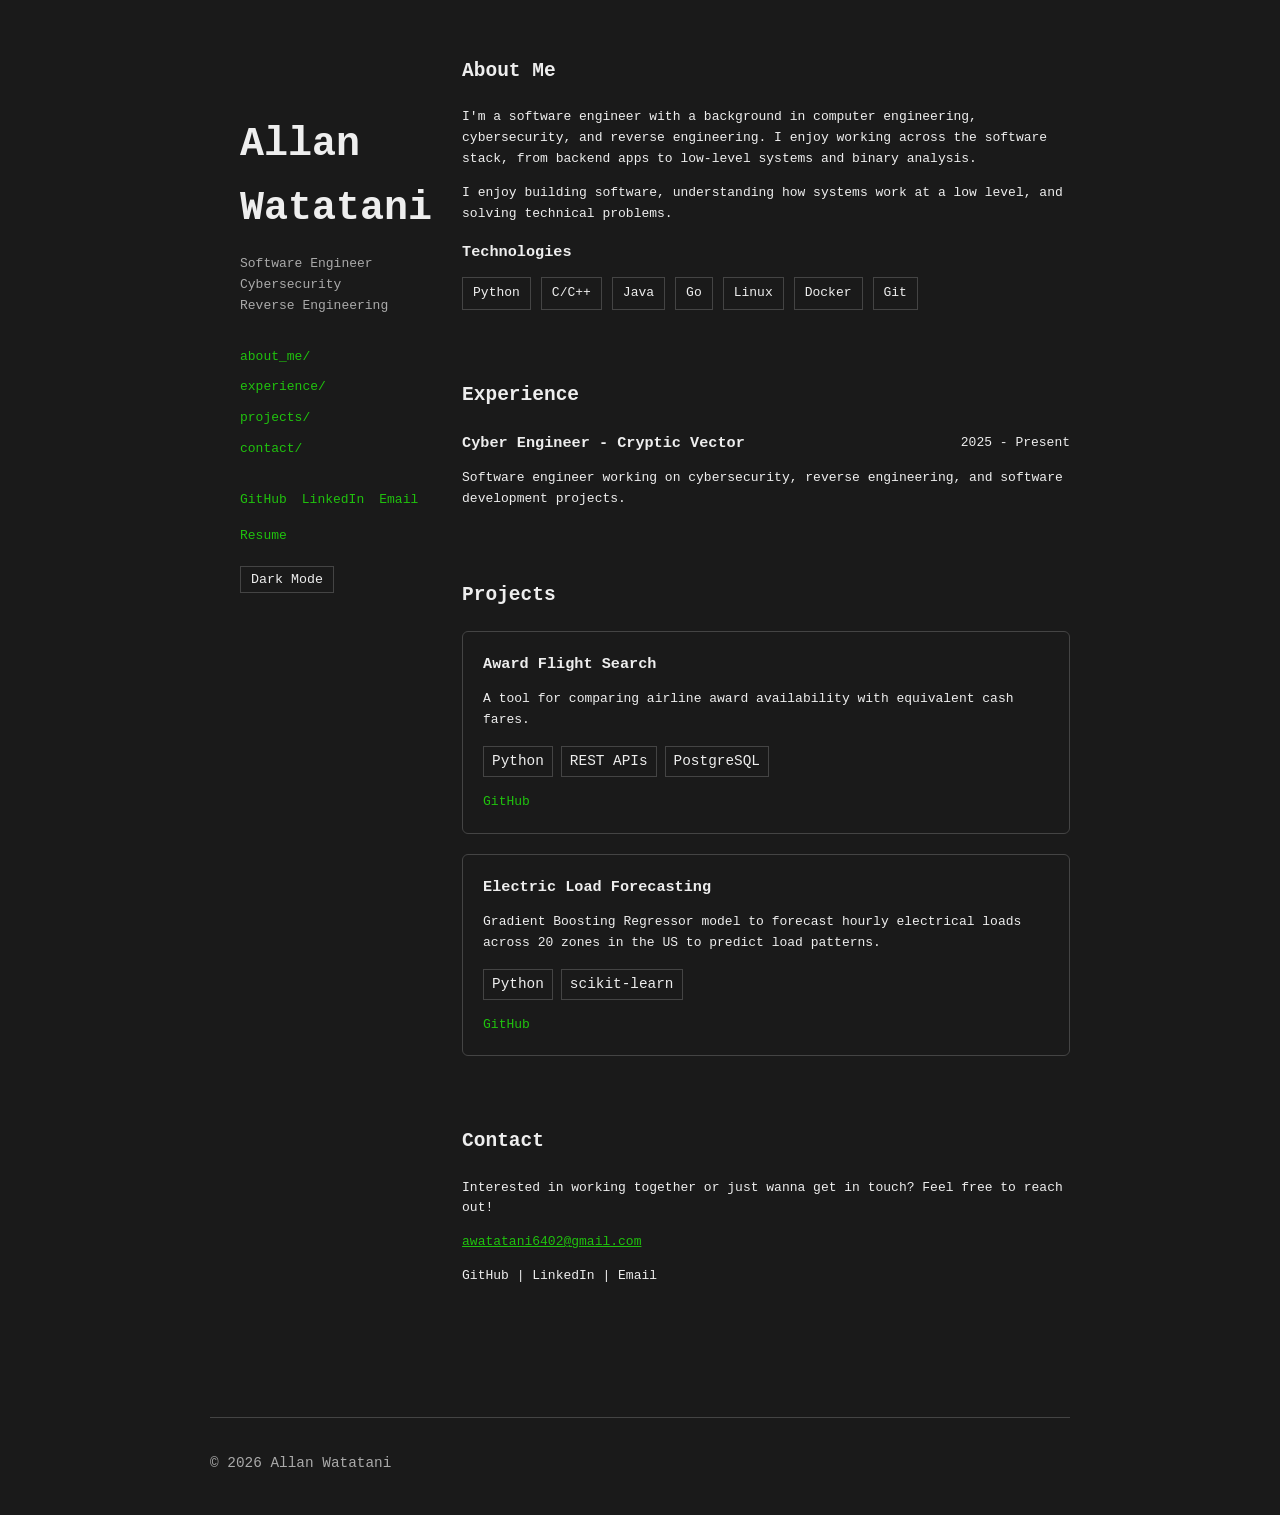
==== index.html @ 340b561d "Change content-box to border-box" ====
<!DOCTYPE html>
<html lang="en">

<head>
    <meta charset="UTF-8">
    <!-- viewport is to display the page according to the user's screen size -->
    <meta name="viewport" content="width=device-width, initial-scale=1.0">
    <title>Allan Watatani</title>
    <!-- Connects the style.css to this html page. rel="stylesheet" let's the browser know it's a stylesheet-->
    <link rel="stylesheet" href="style.css">
</head>

<body class="dark-mode">
    <div class="layout">
        <!--aside is just a semantic tag for secondary to main
        so <div> instead of <aside> can work here-->
        <aside class="sidebar">

            <h1>Allan Watatani</h1>

            <p class="subtitle">
                <!-- br is line break -->
                Software Engineer<br>
                Cybersecurity<br>
                Reverse Engineering
            </p>

            <nav>
                <!-- The # means "Find an element on this page with id='about'"-->
                <!-- Wheras without that, it will open link, navigate elsewhere, etc.-->
                <button data-page="about">about_me/</button>
                <button data-page="about">experience/</button>
                <button data-page="about">projects/</button>
                <button data-page="about">contact/</button>
            </nav>

            <div class="social-links">
                <!--target="_blank" opens page in new tab-->
                <!--rel="noopener norefferer"_blank" is a security practice to prevent newly opened page
                from receiving an opener reference back to my page and supressing refferer information, respectively-->
                <a href="https://github.com/awatatani" target="_blank" rel="noopener norefferer">GitHub</a>
                <a href="https://www.linkedin.com/in/allan-watatani/" target="_blank" rel="noopener norefferer">LinkedIn</a>
                <a href="mailto:awatatani6402@gmail.com">Email</a>
                <a href="resume.pdf" target="_blank">Resume</a>
            </div>

            <button id="theme-toggle">Dark Mode</button>

        </aside>


        <main>
            <section id="about">
                <h2>About Me</h2>
                <p>
                    I'm a software engineer with a background in computer engineering, cybersecurity,
                    and reverse engineering. I enjoy working across the software stack, from backend apps to low-level systems and binary analysis.
                </p>

                <p>
                    I enjoy building software, understanding how systems work at a
                    low level, and solving technical problems.
                </p>

                <h3>Technologies</h3>

                <ul class="skills">
                    <li>Python</li>
                    <li>C/C++</li>
                    <li>Java</li>
                    <li>Go</li>
                    <li>Linux</li>
                    <li>Docker</li>
                    <li>Git</li>
                </ul>
            </section>

            <section id="experience">
                <h2>Experience</h2>

                <div class="experience-item">
                    <div class="experience-header">
                        <h3>Cyber Engineer - Cryptic Vector</h3>
                        <span>2025 - Present</span>
                    </div>
                    <p>
                        Software engineer working on cybersecurity, reverse engineering,
                        and software development projects.
                    </p>
                </div>

            </section>

            <section id="projects">
                <h2>Projects</h2>

                <div class="project">
                    <h3>Award Flight Search</h3>
                    <p>
                        A tool for comparing airline award availability with equivalent cash fares.
                    </p>

                    <div class="project-tech">
                        <!--Difference between span and div is that span is inline by default, div is a block-level element by default-->
                        <span>Python</span>
                        <span>REST APIs</span>
                        <span>PostgreSQL</span>
                    </div>

                    <div class="project-links">
                        <a href="#">GitHub</a>
                    </div>
                </div>

                <div class="project">
                    <h3>Electric Load Forecasting</h3>
                    <p>
                        Gradient Boosting Regressor model to forecast hourly electrical loads across 20 zones in the US to predict load patterns.
                    </p>
                    <div class="project-tech">
                        <span>Python</span>
                        <span>scikit-learn</span>
                    </div>

                    <div class="project-links">
                        <a href="#">GitHub</a>
                    </div>
                </div>


            </section>

            <section id="contact">
                <h2>Contact</h2>

                <p>
                    Interested in working together or just wanna get in touch?
                    Feel free to reach out!
                </p>

                <a href="mailto:awatatani6402@gmail.com">awatatani6402@gmail.com</a>

                <p>GitHub | LinkedIn | Email</p>
            </section>
        </main>

    </div>


    <footer>
        <p>&copy; 2026 Allan Watatani</p>
    </footer>

    <script src="script.js"></script>
</body>
</html>
---- style.css ----
* {
    /*By default css using box-sizing: content-box.
    In the scenario where you do something like
    width: 260px
    padding: 30px
    border: 1px solid
    
    the actual width would be 30px left + 30px right + 1px left + 1px right + 260px
    but with border-box, the declared width includes everything.*/
    box-sizing: border-box;
}

html {
    /* TODO: Ensure this behavior actually works*/
    scroll-behavior: smooth;
}

/* root is highest-level element of document, the <html> tag*/
:root {
    /* off-white */
    --background-color: #fafafa;
    --text-color: #222;
    --secondary-text-color: #666;
    --border-color: #ddd;
    --link-color: #66aaff;
}

.layout {
    /*making the display flex makes the children flex items
    By default, the children are block elements, so they will
    be stacked vertically. The default direction for a flex item
    is horizontal*/
    display: flex;
    /*It can become taller if it needs more room.
    vh is viewport heigh. 1vh is 1% of the viewport height
    so 100vh means "make .layout at least the entire visible window"*/
    min-height: 100vh;
}

.sidebar {
    /*the sidebar should be exactly 260px wide
    In the #content, we have flex: 1, which will fill out the rest of the horizontal space*/
    width: 260px;
    /*but because of this padding, it's really like 30 + 260 + 30
    what can fix that is setting box-sizing: border-box*/
    padding: 40px 30px;
    /*border-right: 1px solid var(--border-color);*/
}

.sidebar nav {
    display: flex;
    flex-direction: column;
    align-items: flex-start;
    gap: 10px;
    margin-top: 30px;
}

.sidebar nav button {
    background: none;
    border: none;
    padding: 0;

    font: inherit;
    color: var(--link-color);

    cursor: pointer;
}

.sidebar nav button:hover {
    text-decoration: underline;
}

#content {
    /*Let the content area take up the remaining horizontal space*/
    flex: 1;
    padding: 40px;
    max-width: 900px;
}

header {
    margin-bottom: 40px
}

section {
    margin-bottom: 70px;
}

h1 {
    /* 2.5rem is about 40px */
    font-size: 2.5rem;
    margin-bottom: 5px;
}

h2 {
    margin-bottom: 20px;
}

h3 {
    margin-bottom: 5px;
}

body {
    /* The body can grow to 900px wide, but no wider */
    max-width: 900px;
    /* Shorthand for: margin-top and bottom is 40 px, margin-left and right is auto*/
    margin: 40px auto;
    /* Add 20px of internal space on the left and right*/
    padding: 0 20px;

    /* Set font and give vertical breathing room*/
    font-family: monospace;
    /*font-size: 1rem;*/
    line-height: 1.6;
    background-color: var(--background-color);
    color: var(--text-color);
}
    /* Remember, margin is the space outside an element
    padding is space inside an element, between its content and border*/

/* since the paragraphs get long under about, shorten the max width here */
/* # selects the section with id="about" */
/* diff between class and id is that id specifies one element, whereas class catagorizes elements so the
    same styling can be reused across multiple elements */
#about p{
    max-width: 750px;
}

nav {
    /* Using flexbox for spacing of children */
    display: flex;
    gap: 20px;
    margin: 30px 0;
}

a {
    color: var(--link-color)
}

nav a {
    text-decoration: none;
}

nav a:hover {
    text-decoration: underline;
}

.project{
    padding: 20px;
    margin-bottom: 20px;
    border: 1px solid var(--border-color);
    /*slightly rounded corners*/
    border-radius: 6px;
    /*When the transfrm property changes, animate it over 0.2 seconds so change doesn't look abrupt*/
    transition: transform 0.2s ease;
}

.project h3 {
    margin-top: 0;
    margin-bottom: 10px;
}

.project p{
    margin-bottom: 15px;
}

.project:hover{
    /*Move up by 3xp when hovered*/
    transform: translateY(-3px)
}

.subtitle{
    color: var(--secondary-text-color);
}

.social-links{
    display: flex;
    flex-wrap: wrap;
    gap: 15px;
    margin-top: 15px;
}

.social-links a{
    text-decoration: none;
}

.social-links a:hover{
    text-decoration: underline;
}

.skills {
    display: flex;
    flex-wrap: wrap;
    gap: 10px;
    /*Removes default indentation from <ul>*/
    padding: 0;
    /*Removes bullets*/
    list-style: none;
}

.skills li{
    border: 1px solid var(--border-color);
    padding: 5px 10px;
}

.experience-header{
    display: flex;
    /* Takes all the unused horizontal space and put between children */
    justify-content: space-between;
    /* Aligns the children virtically relative to each other */
    align-items: center;
}

.experience-header h3{
    margin: 0
}

/*Only apply this condition when browswer is narrow*/
@media (max-width: 600px) {
    .experience-header{
        /* Instead of laying out children horizontally, do vertical*/
        flex-direction: column;
        /* Put item at the start of cross-axis*/
        align-items: flex-start;
    }
}

.project-tech{
    display: flex;
    flex-wrap: wrap;
    gap: 8px;
    margin-bottom: 15px;
}

.project-tech span{
    border: 1px solid var(--border-color);
    padding: 3px 8px;
    /*rem is relative to the root <html> font size. 1rem is about 16px*/
    font-size: 0.9rem;
}

.project-links a{
    text-decoration: none;
}

.project-links a:hover{
    text-decoration: underline;
}

footer{
    /* margin creates space at the outside of border, padding creates space inside the border.*/
    margin-top: 60px;
    padding-top: 20px;
    border-top: 1px solid var(--border-color);
    color: var(--secondary-text-color);
    font-size: 0.9rem;
}

#theme-toggle{
    margin-top: 20px;
    padding: 5px 10px;
    /*Use font family of the parent element*/
    font-family: inherit;
    background: none;
    color: var(--text-color);
    border: 1px solid var(--border-color);
    cursor: pointer;

}

.dark-mode {
    /*Renaming variables*/
    --background-color: #1a1a1a;
    --text-color: #eeeeee;
    --secondary-text-color: #aaaaaa;
    --border-color: #444444;
    --link-color: #20C20E;
}
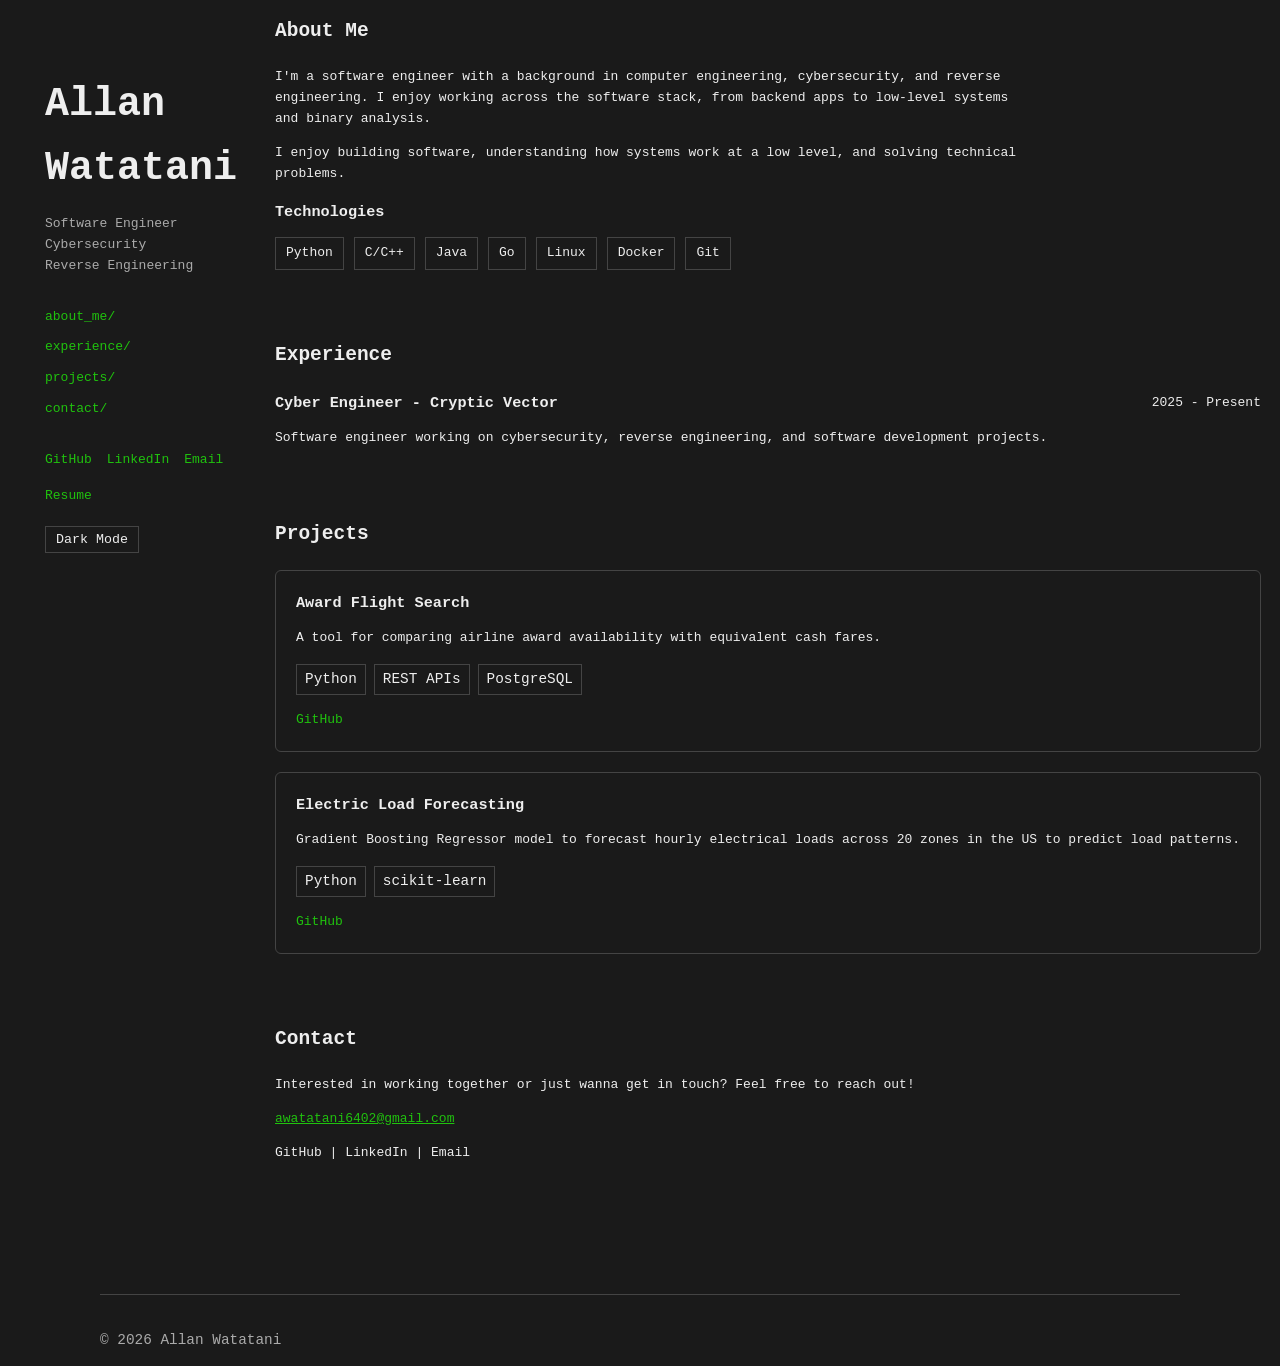
==== commit d7b230a8: "Remove padding from body, add it to content and sidebar" ====
--- a/index.html
+++ b/index.html
@@ -146,11 +146,11 @@
 
     </div>
 
-
     <footer>
         <p>&copy; 2026 Allan Watatani</p>
     </footer>
 
     <script src="script.js"></script>
+
 </body>
 </html>
--- a/style.css
+++ b/style.css
@@ -35,16 +35,28 @@
     vh is viewport heigh. 1vh is 1% of the viewport height
     so 100vh means "make .layout at least the entire visible window"*/
     min-height: 100vh;
+
+    max-width: 1250px;
+    margin: 0 auto;
 }
 
 .sidebar {
     /*the sidebar should be exactly 260px wide
     In the #content, we have flex: 1, which will fill out the rest of the horizontal space*/
+    /*Because box-sizing: border-box is enabled globally,
+    this 260px includes the sidebar's padding and border.*/
     width: 260px;
-    /*but because of this padding, it's really like 30 + 260 + 30
-    what can fix that is setting box-sizing: border-box*/
+    height: 100vh;
     padding: 40px 30px;
     /*border-right: 1px solid var(--border-color);*/
+
+    /*makes the element stick to one part when scrolled to*/
+    /*Note: i have removed the margin and padding in the body since now the architecture is sidebar and content,
+    there shouldn't be a pad for body anymore*/
+    position: sticky;
+    top: 0px;
+
+    flex-shrink: 0;
 }
 
 .sidebar nav {
@@ -75,6 +87,7 @@
     flex: 1;
     padding: 40px;
     max-width: 900px;
+    /*margin: 40px auto;*/
 }
 
 header {
@@ -101,11 +114,12 @@
 
 body {
     /* The body can grow to 900px wide, but no wider */
-    max-width: 900px;
+    /*max-width: 900px;*/
     /* Shorthand for: margin-top and bottom is 40 px, margin-left and right is auto*/
-    margin: 40px auto;
+    /*margin: 40px auto;*/
+    margin: 0;
     /* Add 20px of internal space on the left and right*/
-    padding: 0 20px;
+    /*padding: 0 20px;*/
 
     /* Set font and give vertical breathing room*/
     font-family: monospace;
@@ -249,6 +263,8 @@
 footer{
     /* margin creates space at the outside of border, padding creates space inside the border.*/
     margin-top: 60px;
+    margin-left: 100px;
+    margin-right: 100px;
     padding-top: 20px;
     border-top: 1px solid var(--border-color);
     color: var(--secondary-text-color);
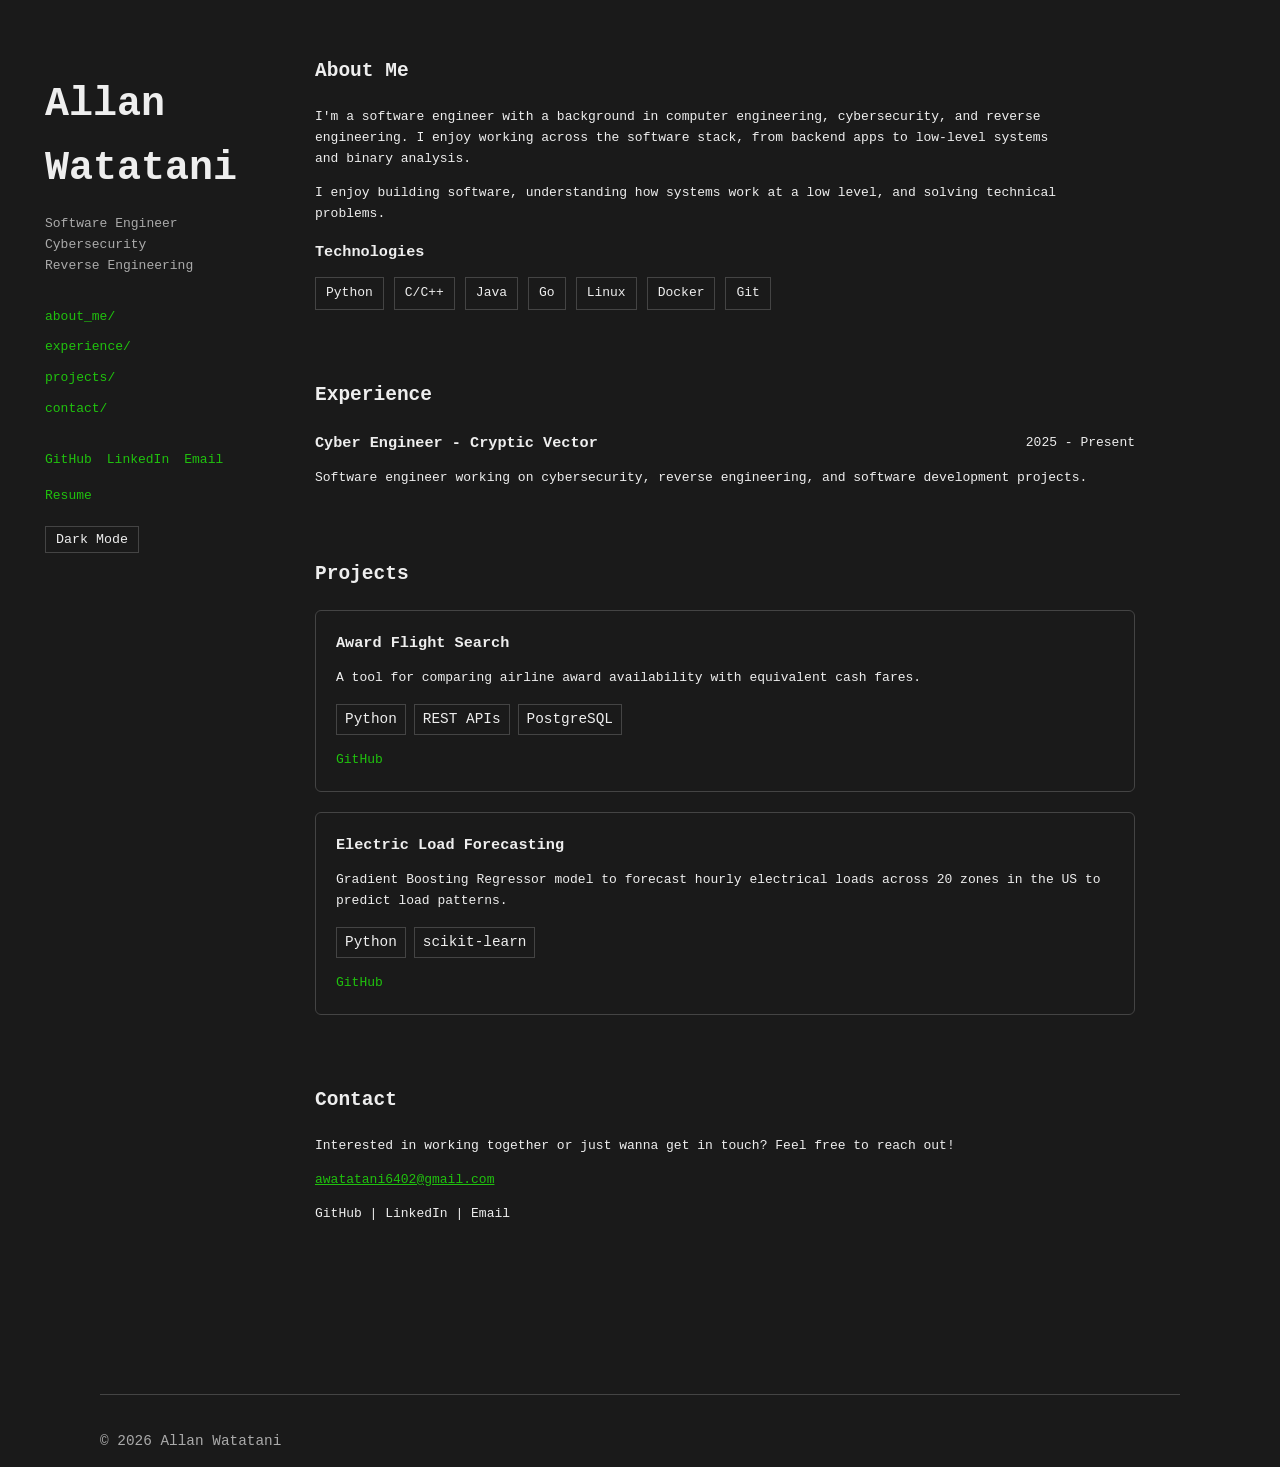
==== commit 2f969f99: "implement naive js content fetcher" ====
--- a/index.html
+++ b/index.html
@@ -28,10 +28,12 @@
             <nav>
                 <!-- The # means "Find an element on this page with id='about'"-->
                 <!-- Wheras without that, it will open link, navigate elsewhere, etc.-->
+                <!-- data-page is a custom HTML data attribute. Anything with a data- prefix is something that javascript can read later-->
+                <!--custom data-* attributes are exposed in js in .dataset-->
                 <button data-page="about">about_me/</button>
-                <button data-page="about">experience/</button>
-                <button data-page="about">projects/</button>
-                <button data-page="about">contact/</button>
+                <button data-page="experience">experience/</button>
+                <button data-page="projects">projects/</button>
+                <button data-page="contact">contact/</button>
             </nav>
 
             <div class="social-links">
@@ -49,7 +51,7 @@
         </aside>
 
 
-        <main>
+        <main id="content">
             <section id="about">
                 <h2>About Me</h2>
                 <p>
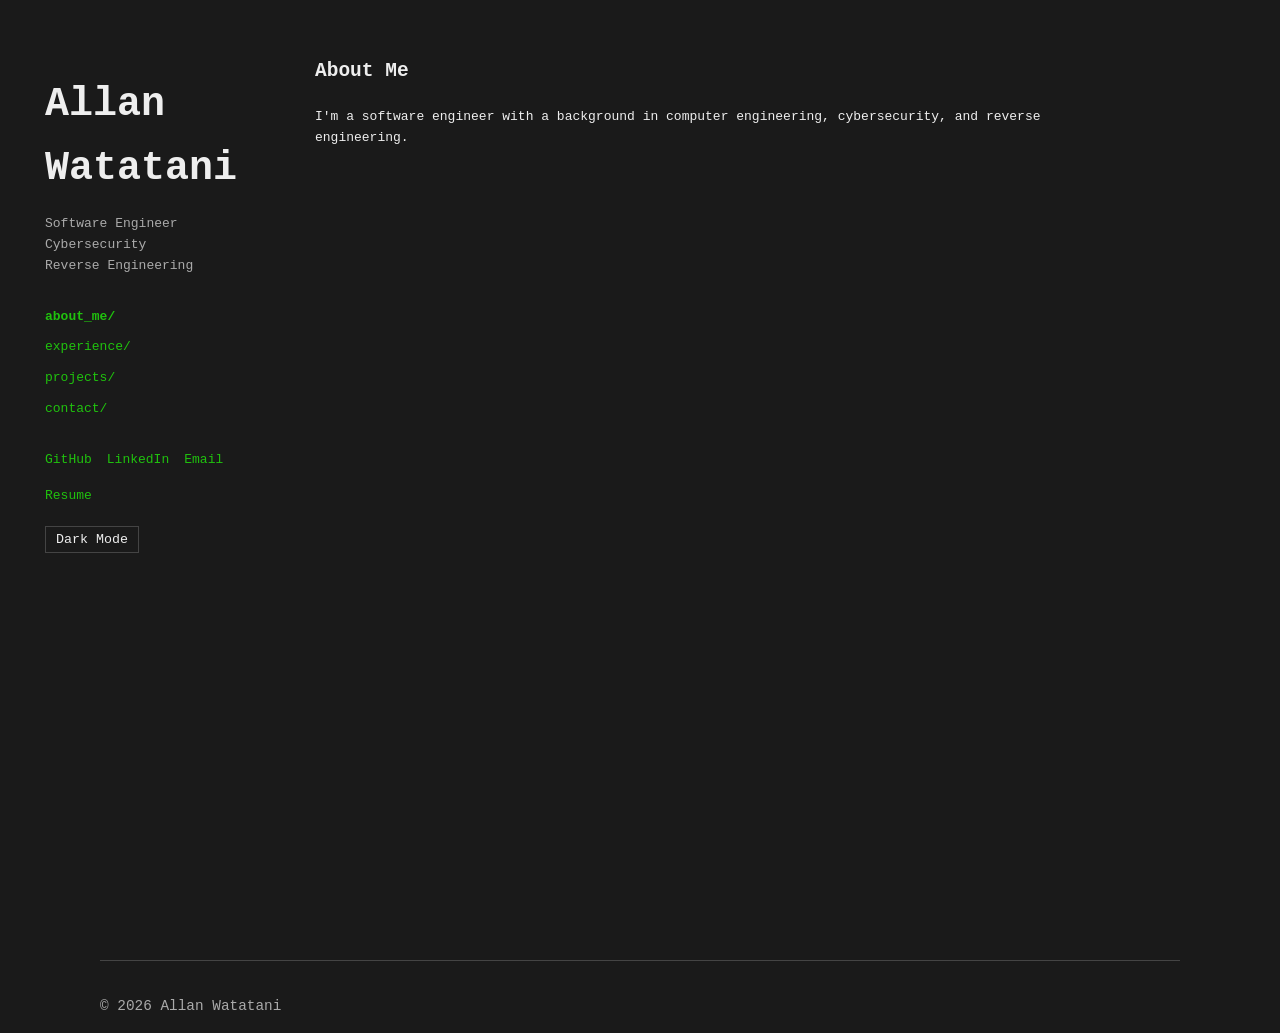
==== commit 1d27223a: "Add bold highlighting to selected button Make main tag be empty initially. Make the default section " ====
--- a/index.html
+++ b/index.html
@@ -50,101 +50,7 @@
 
         </aside>
 
-
-        <main id="content">
-            <section id="about">
-                <h2>About Me</h2>
-                <p>
-                    I'm a software engineer with a background in computer engineering, cybersecurity,
-                    and reverse engineering. I enjoy working across the software stack, from backend apps to low-level systems and binary analysis.
-                </p>
-
-                <p>
-                    I enjoy building software, understanding how systems work at a
-                    low level, and solving technical problems.
-                </p>
-
-                <h3>Technologies</h3>
-
-                <ul class="skills">
-                    <li>Python</li>
-                    <li>C/C++</li>
-                    <li>Java</li>
-                    <li>Go</li>
-                    <li>Linux</li>
-                    <li>Docker</li>
-                    <li>Git</li>
-                </ul>
-            </section>
-
-            <section id="experience">
-                <h2>Experience</h2>
-
-                <div class="experience-item">
-                    <div class="experience-header">
-                        <h3>Cyber Engineer - Cryptic Vector</h3>
-                        <span>2025 - Present</span>
-                    </div>
-                    <p>
-                        Software engineer working on cybersecurity, reverse engineering,
-                        and software development projects.
-                    </p>
-                </div>
-
-            </section>
-
-            <section id="projects">
-                <h2>Projects</h2>
-
-                <div class="project">
-                    <h3>Award Flight Search</h3>
-                    <p>
-                        A tool for comparing airline award availability with equivalent cash fares.
-                    </p>
-
-                    <div class="project-tech">
-                        <!--Difference between span and div is that span is inline by default, div is a block-level element by default-->
-                        <span>Python</span>
-                        <span>REST APIs</span>
-                        <span>PostgreSQL</span>
-                    </div>
-
-                    <div class="project-links">
-                        <a href="#">GitHub</a>
-                    </div>
-                </div>
-
-                <div class="project">
-                    <h3>Electric Load Forecasting</h3>
-                    <p>
-                        Gradient Boosting Regressor model to forecast hourly electrical loads across 20 zones in the US to predict load patterns.
-                    </p>
-                    <div class="project-tech">
-                        <span>Python</span>
-                        <span>scikit-learn</span>
-                    </div>
-
-                    <div class="project-links">
-                        <a href="#">GitHub</a>
-                    </div>
-                </div>
-
-
-            </section>
-
-            <section id="contact">
-                <h2>Contact</h2>
-
-                <p>
-                    Interested in working together or just wanna get in touch?
-                    Feel free to reach out!
-                </p>
-
-                <a href="mailto:awatatani6402@gmail.com">awatatani6402@gmail.com</a>
-
-                <p>GitHub | LinkedIn | Email</p>
-            </section>
-        </main>
+        <main id="content"></main>
 
     </div>
 
--- a/style.css
+++ b/style.css
@@ -82,6 +82,11 @@
     text-decoration: underline;
 }
 
+/* When it sees the class="active" tag that js applies, it will apply this */
+.sidebar nav button.active {
+    font-weight: bold;
+}
+
 #content {
     /*Let the content area take up the remaining horizontal space*/
     flex: 1;
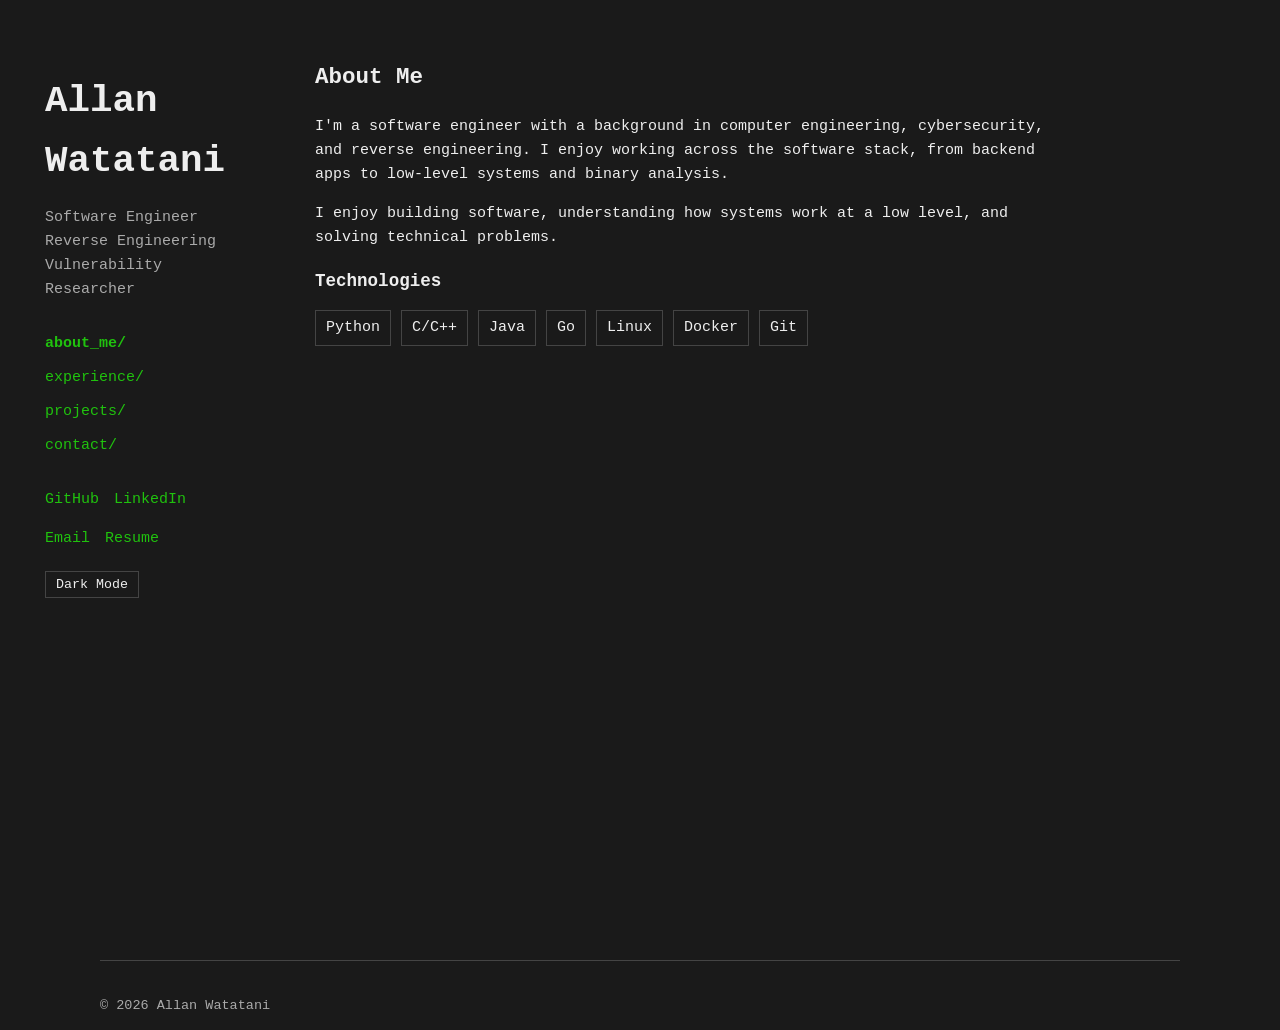
==== commit d6b6047f: "Fix dark-toggle bug Site always reverted to dark mode, ignoring localStorage. Add spacing to comment" ====
--- a/index.html
+++ b/index.html
@@ -3,14 +3,14 @@
 
 <head>
     <meta charset="UTF-8">
-    <!-- viewport is to display the page according to the user's screen size -->
+    <!-- Viewport is to display the page according to the user's screen size -->
     <meta name="viewport" content="width=device-width, initial-scale=1.0">
     <title>Allan Watatani</title>
-    <!-- Connects the style.css to this html page. rel="stylesheet" let's the browser know it's a stylesheet-->
+    <!-- Connects the style.css to this html page. rel="stylesheet" let's the browser know it's a stylesheet -->
     <link rel="stylesheet" href="style.css">
 </head>
 
-<body class="dark-mode">
+<body class>
     <div class="layout">
         <!--aside is just a semantic tag for secondary to main
         so <div> instead of <aside> can work here-->
@@ -21,15 +21,15 @@
             <p class="subtitle">
                 <!-- br is line break -->
                 Software Engineer<br>
-                Cybersecurity<br>
-                Reverse Engineering
+                Reverse Engineering<br>
+                Vulnerability Researcher
             </p>
 
             <nav>
-                <!-- The # means "Find an element on this page with id='about'"-->
-                <!-- Wheras without that, it will open link, navigate elsewhere, etc.-->
-                <!-- data-page is a custom HTML data attribute. Anything with a data- prefix is something that javascript can read later-->
-                <!--custom data-* attributes are exposed in js in .dataset-->
+                <!-- The # means "Find an element on this page with id='about'" -->
+                <!-- Wheras without that, it will open link, navigate elsewhere, etc. -->
+                <!-- data-page is a custom HTML data attribute. Anything with a data- prefix is something that javascript can read later -->
+                <!-- custom data-* attributes are exposed in js in .dataset -->
                 <button data-page="about">about_me/</button>
                 <button data-page="experience">experience/</button>
                 <button data-page="projects">projects/</button>
@@ -37,9 +37,9 @@
             </nav>
 
             <div class="social-links">
-                <!--target="_blank" opens page in new tab-->
-                <!--rel="noopener norefferer"_blank" is a security practice to prevent newly opened page
-                from receiving an opener reference back to my page and supressing refferer information, respectively-->
+                <!-- target="_blank" opens page in new tab -->
+                <!-- rel="noopener norefferer"_blank" is a security practice to prevent newly opened page
+                from receiving an opener reference back to my page and supressing refferer information, respectively -->
                 <a href="https://github.com/awatatani" target="_blank" rel="noopener norefferer">GitHub</a>
                 <a href="https://www.linkedin.com/in/allan-watatani/" target="_blank" rel="noopener norefferer">LinkedIn</a>
                 <a href="mailto:awatatani6402@gmail.com">Email</a>
--- a/style.css
+++ b/style.css
@@ -13,6 +13,7 @@
 html {
     /* TODO: Ensure this behavior actually works*/
     scroll-behavior: smooth;
+    font-size: 15px
 }
 
 /* root is highest-level element of document, the <html> tag*/
@@ -295,4 +296,47 @@
     --secondary-text-color: #aaaaaa;
     --border-color: #444444;
     --link-color: #20C20E;
+}
+
+/* Mobile settings*/
+@media (max-width: 700px) {
+    /* Vertical stack the sidebar and content */
+    .layout {
+        flex-direction: column;
+    }
+
+    .sidebar {
+        /* Instead of staying the 260px wide, span the whole width */
+        width: 100%;
+        /* Remove the 100vh rule since we don't want the sidebar to
+        take up the entire height */
+        height: auto;
+        /* Removes the sticky position so it acts normally */
+        position: static;
+        /* Removes the desktop inset that I added */
+        margin-left: 0;
+        /* Reduce padding */
+        padding: 24px 20px;
+    }
+
+    #content {
+        width: 100%;
+        max-width: none;
+        padding: 24px 20px;
+    }
+
+    .sidebar h1 {
+        /* Reduce from 2.5 */
+        font-size: 2rem;
+    }
+    .sidebar nav {
+        /* Change back to row format */
+        flex-direction: row;
+        /* Let's button move on to next row instead of overflowing*/
+        flex-wrap: wrap;
+        /* Vertical gap between buttons, horizontal gap between buttons */
+        gap: 12px 16px;
+        /* Reducing from 30 */
+        margin-top: 20px;
+    }
 }
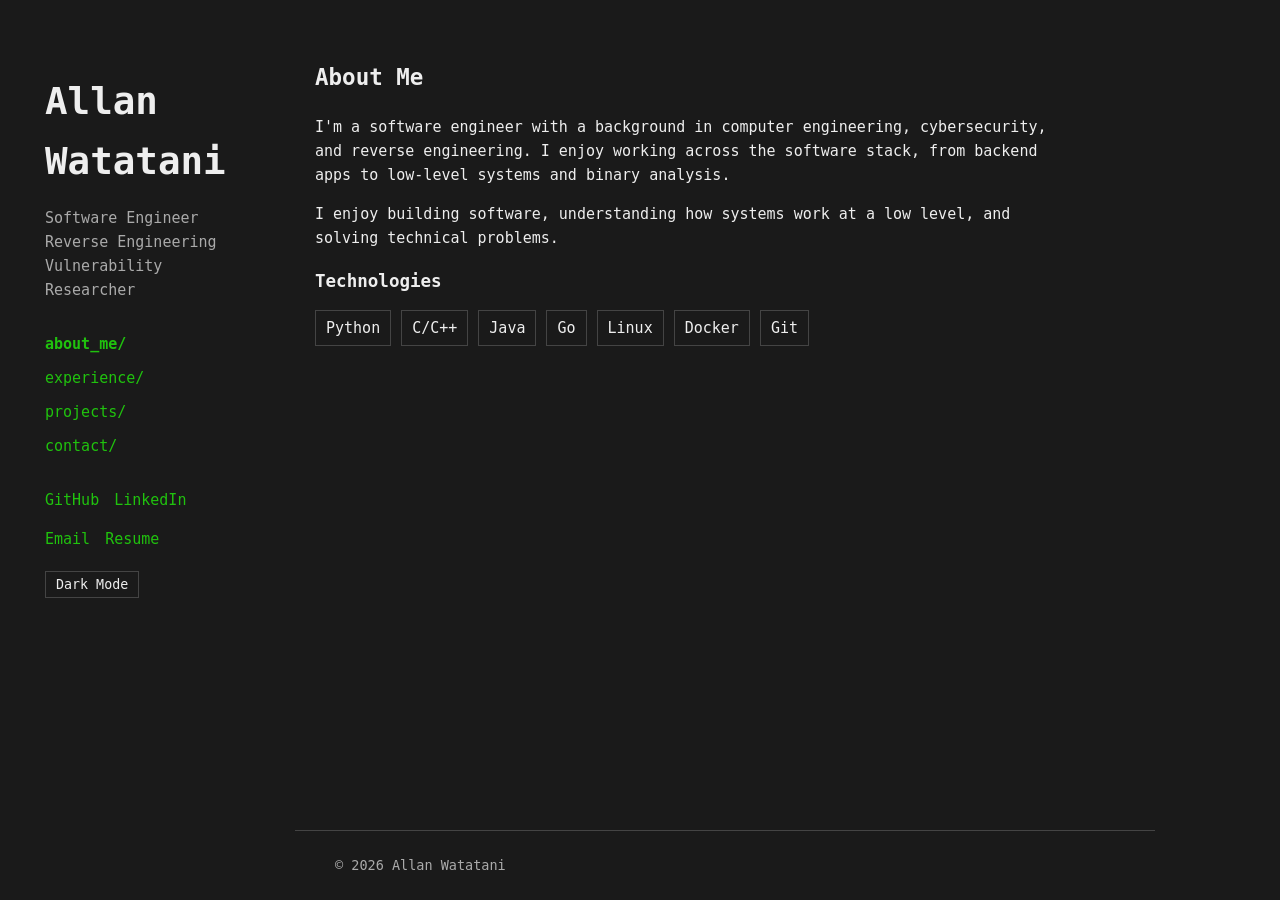
==== commit 306f9275: "Fix footer spacing bug" ====
--- a/index.html
+++ b/index.html
@@ -50,13 +50,16 @@
 
         </aside>
 
-        <main id="content"></main>
+        <div class="right-column">
+            <main id="content"></main>
+
+            <footer>
+                <p>&copy; 2026 Allan Watatani</p>
+            </footer>
+        </div>
 
     </div>
 
-    <footer>
-        <p>&copy; 2026 Allan Watatani</p>
-    </footer>
 
     <script src="script.js"></script>
 
--- a/style.css
+++ b/style.css
@@ -88,6 +88,16 @@
     font-weight: bold;
 }
 
+.right-column {
+    flex: 1;
+    max-width: 900px;
+
+    display: flex;
+    flex-direction: column;
+
+    min-height: 100vh;
+}
+
 #content {
     /*Let the content area take up the remaining horizontal space*/
     flex: 1;
@@ -267,11 +277,10 @@
 }
 
 footer{
-    /* margin creates space at the outside of border, padding creates space inside the border.*/
-    margin-top: 60px;
-    margin-left: 100px;
-    margin-right: 100px;
-    padding-top: 20px;
+    /* margin creates space at the outside of border, padding creates space inside the border */
+    margin: 0 20px;
+
+    padding: 10px 40px;
     border-top: 1px solid var(--border-color);
     color: var(--secondary-text-color);
     font-size: 0.9rem;
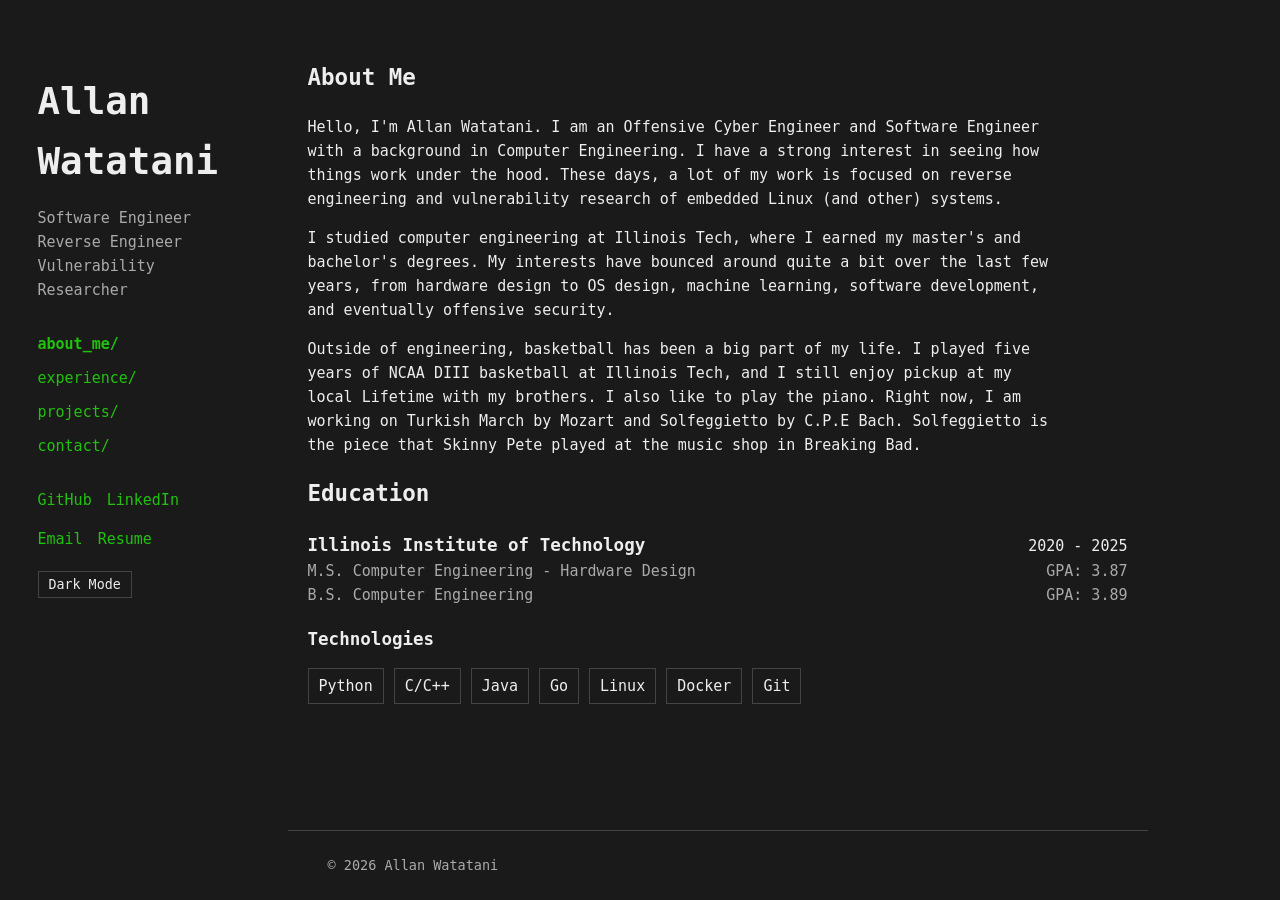
==== commit b235b219: "Add about_me paragraph Fix flex vertical alignment of education header" ====
--- a/index.html
+++ b/index.html
@@ -21,7 +21,7 @@
             <p class="subtitle">
                 <!-- br is line break -->
                 Software Engineer<br>
-                Reverse Engineering<br>
+                Reverse Engineer<br>
                 Vulnerability Researcher
             </p>
 
--- a/style.css
+++ b/style.css
@@ -1,22 +1,24 @@
 * {
-    /*By default css using box-sizing: content-box.
-    In the scenario where you do something like
-    width: 260px
-    padding: 30px
-    border: 1px solid
+    /* By default css using box-sizing: content-box.
+    In the scenario where you do something like:
+    width: 260px;
+    padding: 30px;
+    border: 1px solid;
     
-    the actual width would be 30px left + 30px right + 1px left + 1px right + 260px
-    but with border-box, the declared width includes everything.*/
+    The actual width would be 30px left + 30px right + 1px left + 1px right + 260px
+    but with border-box, the declared width includes everything. */
     box-sizing: border-box;
 }
 
 html {
-    /* TODO: Ensure this behavior actually works*/
+    /* TODO: Ensure this behavior actually works */
     scroll-behavior: smooth;
-    font-size: 15px
-}
-
-/* root is highest-level element of document, the <html> tag*/
+    font-size: 15px;
+    /* Make space for scrollbar, even if not needed so page doesn't shift so much*/
+    scrollbar-gutter: stable;
+}
+
+/* root is highest-level element of document, the <html> tag */
 :root {
     /* off-white */
     --background-color: #fafafa;
@@ -27,14 +29,14 @@
 }
 
 .layout {
-    /*making the display flex makes the children flex items
-    By default, the children are block elements, so they will
-    be stacked vertically. The default direction for a flex item
-    is horizontal*/
-    display: flex;
-    /*It can become taller if it needs more room.
-    vh is viewport heigh. 1vh is 1% of the viewport height
-    so 100vh means "make .layout at least the entire visible window"*/
+    /* Making the display flex makes the children flex items
+    By default, the children are block elements, so they will be stacked vertically
+    The default direction for a flex item is horizontal */
+    display: flex;
+    /* It can become taller if it needs more room.
+    vh is viewport height
+    1vh is 1% of the viewport height
+    So 100vh means "make .layout at least the entire visible window" */
     min-height: 100vh;
 
     max-width: 1250px;
@@ -99,11 +101,13 @@
 }
 
 #content {
-    /*Let the content area take up the remaining horizontal space*/
+    /* Let the content area take up the remaining horizontal space */
     flex: 1;
     padding: 40px;
     max-width: 900px;
-    /*margin: 40px auto;*/
+    /* margin: 40px auto; */
+
+    min-width: 0;
 }
 
 header {
@@ -130,27 +134,27 @@
 
 body {
     /* The body can grow to 900px wide, but no wider */
-    /*max-width: 900px;*/
-    /* Shorthand for: margin-top and bottom is 40 px, margin-left and right is auto*/
-    /*margin: 40px auto;*/
+    /* max-width: 900px; */
+    /* Shorthand for: margin-top and bottom is 40 px, margin-left and right is auto */
+    /* margin: 40px auto; */
     margin: 0;
-    /* Add 20px of internal space on the left and right*/
-    /*padding: 0 20px;*/
-
-    /* Set font and give vertical breathing room*/
+    /* Add 20px of internal space on the left and right */
+    /* padding: 0 20px; */
+
+    /* Set font and give vertical breathing room */
     font-family: monospace;
-    /*font-size: 1rem;*/
+    /* font-size: 1rem; */
     line-height: 1.6;
     background-color: var(--background-color);
     color: var(--text-color);
 }
     /* Remember, margin is the space outside an element
-    padding is space inside an element, between its content and border*/
-
-/* since the paragraphs get long under about, shorten the max width here */
-/* # selects the section with id="about" */
-/* diff between class and id is that id specifies one element, whereas class catagorizes elements so the
-    same styling can be reused across multiple elements */
+    padding is space inside an element, between its content and border */
+
+/* Since the paragraphs get long under about, shorten the max width here
+# selects the section with id="about"
+Diff between class and id is that id specifies one element, whereas class catagorizes elements so the
+same styling can be reused across multiple elements */
 #about p{
     max-width: 750px;
 }
@@ -215,6 +219,40 @@
 
 .social-links a:hover{
     text-decoration: underline;
+}
+
+.education-header {
+    /* Children become flex items */
+    display: flex;
+    /* Controls horizontal spacing */
+    justify-content: space-between;
+    /* Virtically centers the <h3> and date */
+    align-items: baseline;
+    gap: 1rem;
+}
+
+.education-header span {
+    flex-shrink: 0;
+    white-space: nowrap;
+}
+
+.education-header h3 {
+    margin: 0;
+}
+
+.degree {
+    display: flex;
+    justify-content: space-between;
+    /* Guarantees some spacing between the two flex items */
+    gap: 1rem;
+    color: var(--secondary-text-color);
+}
+
+/* Takes the last <span> element inside every element with class degree */
+.degree span:last-child {
+    /* Do not shrink the GPA item
+    Default is 1 */
+    flex-shrink: 0;
 }
 
 .skills {
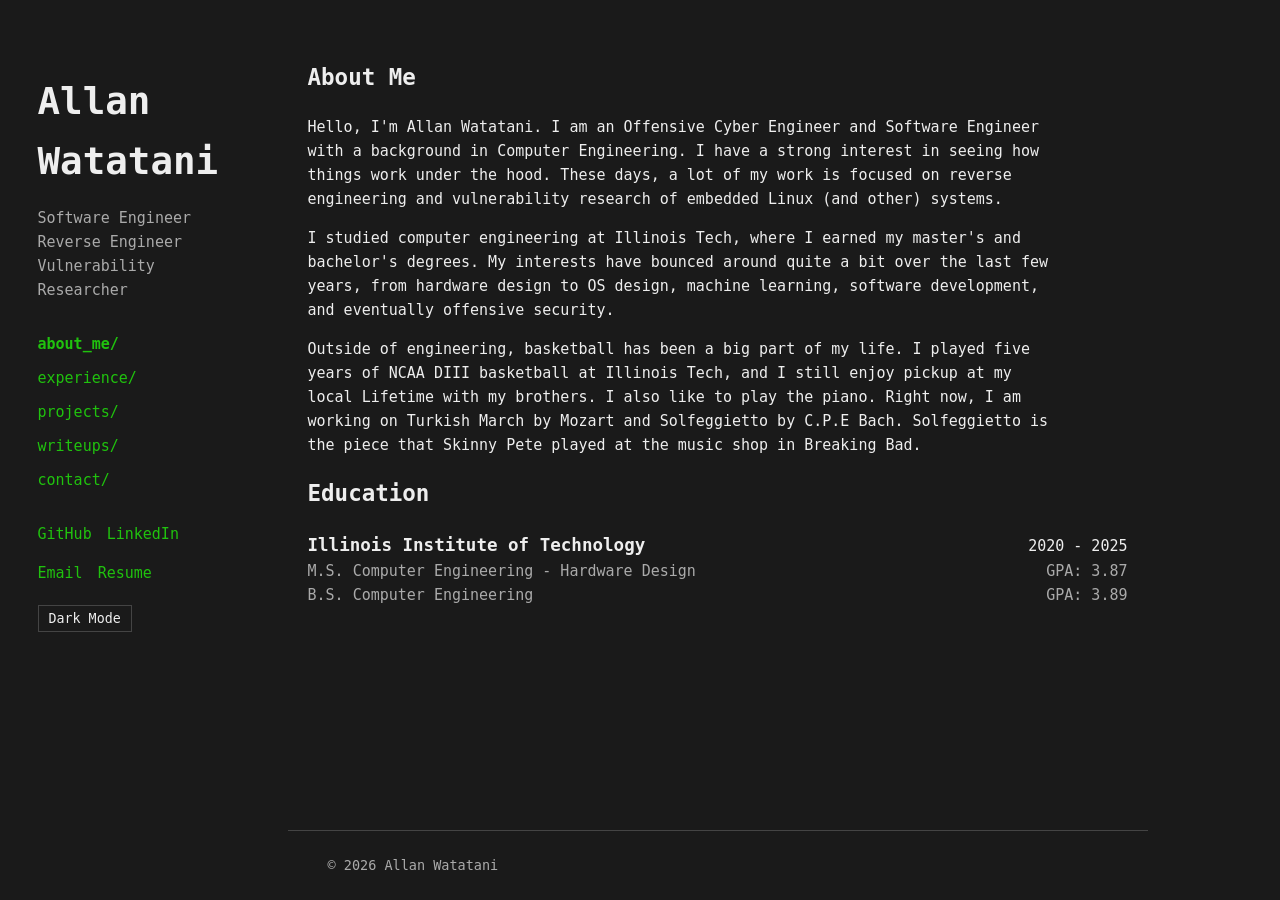
==== commit 59aa2b70: "Add writeup section" ====
--- a/index.html
+++ b/index.html
@@ -33,15 +33,16 @@
                 <button data-page="about">about_me/</button>
                 <button data-page="experience">experience/</button>
                 <button data-page="projects">projects/</button>
+                <button data-page="writeups">writeups/</button>
                 <button data-page="contact">contact/</button>
             </nav>
 
             <div class="social-links">
                 <!-- target="_blank" opens page in new tab -->
-                <!-- rel="noopener norefferer"_blank" is a security practice to prevent newly opened page
+                <!-- rel="noopener noreferrer"_blank" is a security practice to prevent newly opened page
                 from receiving an opener reference back to my page and supressing refferer information, respectively -->
-                <a href="https://github.com/awatatani" target="_blank" rel="noopener norefferer">GitHub</a>
-                <a href="https://www.linkedin.com/in/allan-watatani/" target="_blank" rel="noopener norefferer">LinkedIn</a>
+                <a href="https://github.com/awatatani" target="_blank" rel="noopener noreferrer">GitHub</a>
+                <a href="https://www.linkedin.com/in/allan-watatani/" target="_blank" rel="noopener noreferrer">LinkedIn</a>
                 <a href="mailto:awatatani6402@gmail.com">Email</a>
                 <a href="resume.pdf" target="_blank">Resume</a>
             </div>
--- a/style.css
+++ b/style.css
@@ -270,12 +270,19 @@
     padding: 5px 10px;
 }
 
+.experience-item {
+    margin-bottom: 2.5rem;
+}
+
 .experience-header{
     display: flex;
     /* Takes all the unused horizontal space and put between children */
     justify-content: space-between;
     /* Aligns the children virtically relative to each other */
-    align-items: center;
+    align-items: baseline;
+    gap: 1rem;
+
+    margin-bottom: 0.8rem;
 }
 
 .experience-header h3{
